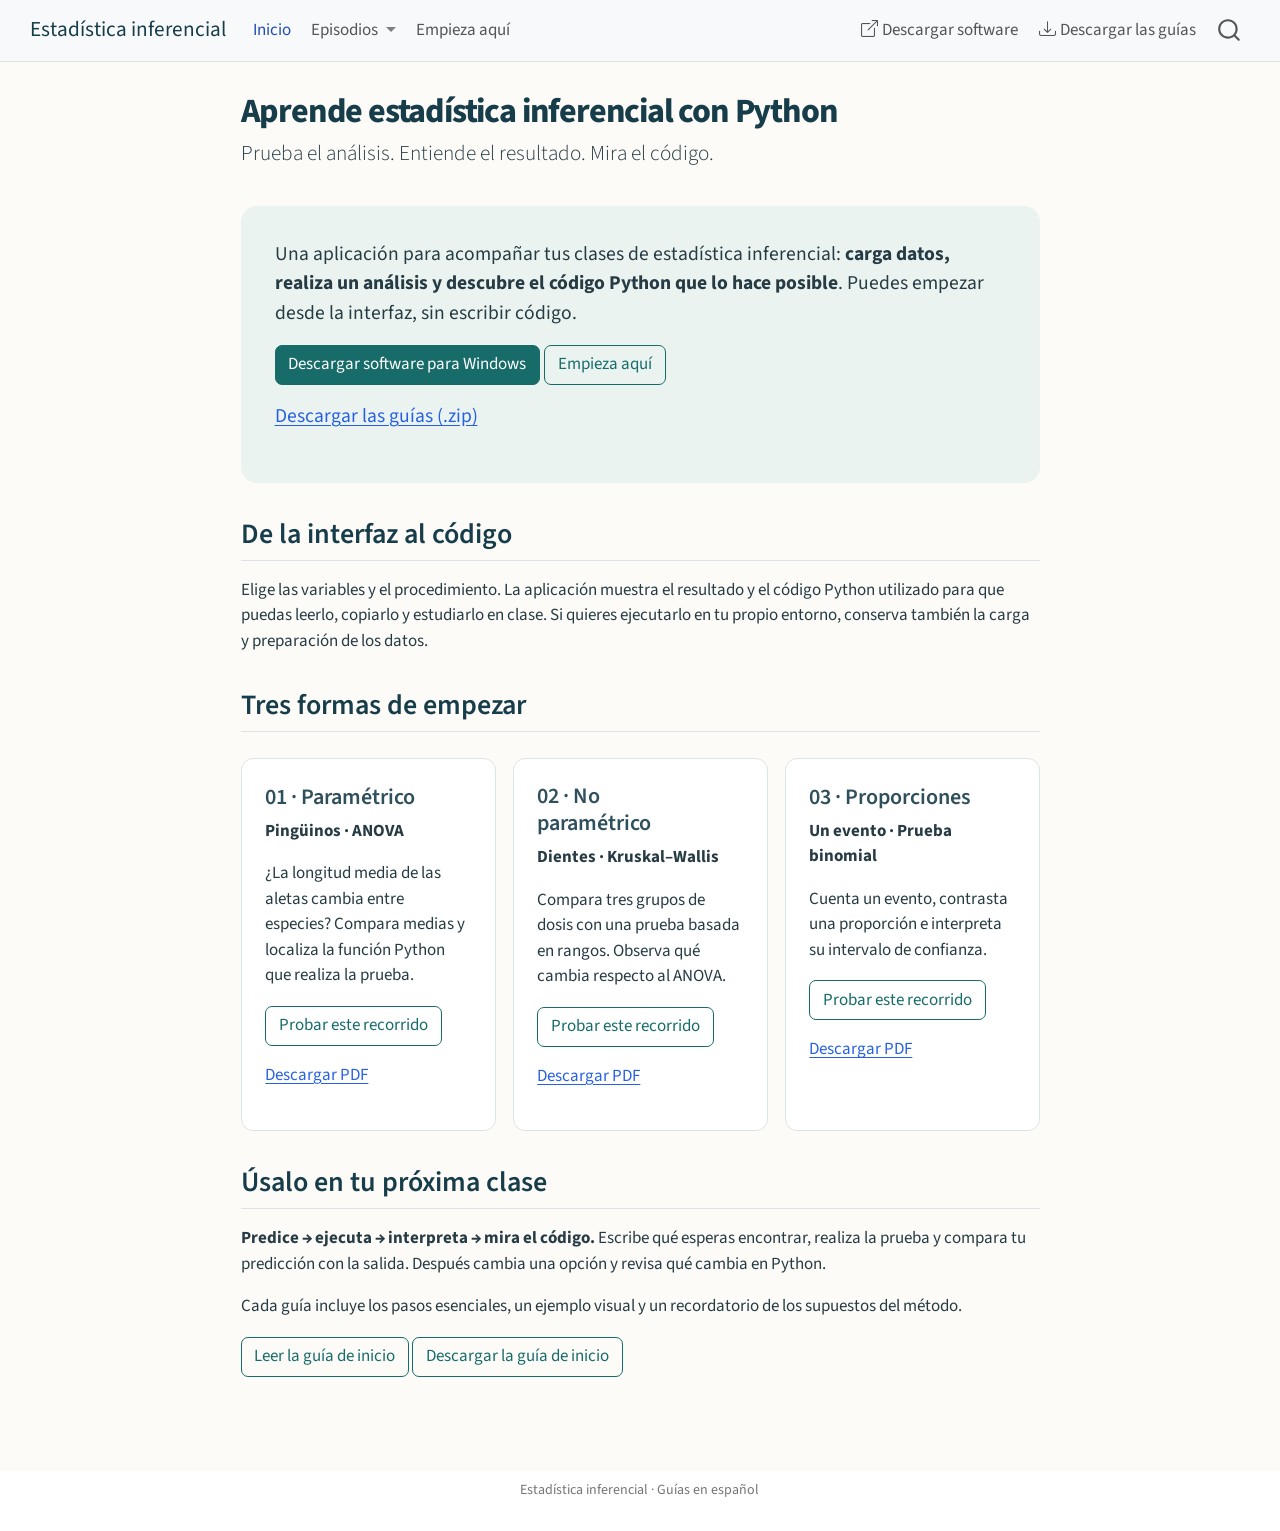
==== index.html @ 0a6509dd "Built site for gh-pages" ====
<!DOCTYPE html>
<html xmlns="http://www.w3.org/1999/xhtml" lang="es" xml:lang="es"><head>

<meta charset="utf-8">
<meta name="generator" content="quarto-1.10.18">

<meta name="viewport" content="width=device-width, initial-scale=1.0, user-scalable=yes">


<title>Aprende estadística inferencial con Python – Estadística inferencial</title>
<style>
/* Default styles provided by pandoc.
** See https://pandoc.org/MANUAL.html#variables-for-html for config info.
*/
span.smallcaps{font-variant: small-caps;}
div.columns{display: flex; gap: 1.5em;}
div.column{flex: auto;}
@media screen {
div.columns{gap: min(4vw, 1.5em);}
div.column{overflow-x: auto;}
}
div.hanging-indent{margin-left: 1.5em; text-indent: -1.5em;}
ul.task-list{list-style: none;}
ul.task-list li input[type="checkbox"] {
  width: 0.8em;
  margin: 0 0.8em 0.2em -1em; /* quarto-specific, see https://github.com/quarto-dev/quarto-cli/issues/4556 */ 
  vertical-align: middle;
}
</style>


<script src="site_libs/quarto-nav/quarto-nav.js"></script>
<script src="site_libs/quarto-nav/headroom.min.js"></script>
<script src="site_libs/clipboard/clipboard.min.js"></script>
<script src="site_libs/quarto-search/autocomplete.umd.js"></script>
<script src="site_libs/quarto-search/fuse.min.js"></script>
<script src="site_libs/quarto-search/quarto-search.js"></script>
<meta name="quarto:offset" content="./">
<script src="site_libs/quarto-html/quarto.js" type="module"></script>
<script src="site_libs/quarto-html/tabsets/tabsets.js" type="module"></script>
<script src="site_libs/quarto-html/popper.min.js"></script>
<script src="site_libs/quarto-html/tippy.umd.min.js"></script>
<script src="site_libs/quarto-html/anchor.min.js"></script>
<link href="site_libs/quarto-html/tippy.css" rel="stylesheet">
<link href="site_libs/quarto-html/quarto-syntax-highlighting-64a204ab8560d761af7679ceaba22944.css" rel="stylesheet" id="quarto-text-highlighting-styles">
<script src="site_libs/bootstrap/bootstrap.min.js"></script>
<link href="site_libs/bootstrap/bootstrap-icons.css" rel="stylesheet">
<link href="site_libs/bootstrap/bootstrap-ea1971949f186b5d7ecce1fd3cf000e4.min.css" rel="stylesheet" append-hash="true" id="quarto-bootstrap" data-mode="light">
<script id="quarto-search-options" type="application/json">{
  "location": "navbar",
  "copy-button": false,
  "collapse-after": 3,
  "panel-placement": "end",
  "type": "overlay",
  "limit": 50,
  "keyboard-shortcut": [
    "f",
    "/",
    "s"
  ],
  "show-item-context": false,
  "language": {
    "search-no-results-text": "No se han encontrado resultados",
    "search-matching-documents-text": "documentos encontrados",
    "search-copy-link-title": "Copiar el enlace en la búsqueda",
    "search-hide-matches-text": "Ocultar resultados adicionales",
    "search-more-match-text": "resultado adicional en este documento",
    "search-more-matches-text": "resultados adicionales en este documento",
    "search-clear-button-title": "Borrar",
    "search-text-placeholder": "",
    "search-detached-cancel-button-title": "Cancelar",
    "search-submit-button-title": "Enviar",
    "search-label": "Buscar"
  }
}</script>


<link rel="stylesheet" href="styles.css">
</head>

<body class="nav-fixed fullcontent quarto-light">

<div id="quarto-search-results"></div>
  <header id="quarto-header" class="headroom fixed-top">
    <nav class="navbar navbar-expand-lg " data-bs-theme="dark">
      <div class="navbar-container container-fluid">
      <div class="navbar-brand-container mx-auto">
    <a class="navbar-brand" href="./index.html">
    <span class="navbar-title">Estadística inferencial</span>
    </a>
  </div>
            <div id="quarto-search" class="" title="Buscar"></div>
          <button class="navbar-toggler" type="button" data-bs-toggle="collapse" data-bs-target="#navbarCollapse" aria-controls="navbarCollapse" role="menu" aria-expanded="false" aria-label="Navegación de palanca" onclick="if (window.quartoToggleHeadroom) { window.quartoToggleHeadroom(); }">
  <span class="navbar-toggler-icon"></span>
</button>
          <div class="collapse navbar-collapse" id="navbarCollapse">
            <ul class="navbar-nav navbar-nav-scroll me-auto">
  <li class="nav-item">
    <a class="nav-link active" href="./index.html" aria-current="page"> 
<span class="menu-text">Inicio</span></a>
  </li>  
  <li class="nav-item dropdown ">
    <a class="nav-link dropdown-toggle" href="#" id="nav-menu-episodios" role="link" data-bs-toggle="dropdown" aria-expanded="false">
 <span class="menu-text">Episodios</span>
    </a>
    <ul class="dropdown-menu" aria-labelledby="nav-menu-episodios">    
        <li>
    <a class="dropdown-item" href="./01_Pinguinos.html">
 <span class="dropdown-text">01 · Pingüinos</span></a>
  </li>  
        <li>
    <a class="dropdown-item" href="./02_Dientes.html">
 <span class="dropdown-text">02 · Dientes</span></a>
  </li>  
        <li>
    <a class="dropdown-item" href="./03_Proporciones.html">
 <span class="dropdown-text">03 · Proporciones</span></a>
  </li>  
    </ul>
  </li>
  <li class="nav-item">
    <a class="nav-link" href="./Guia_inicial.html"> 
<span class="menu-text">Empieza aquí</span></a>
  </li>  
</ul>
            <ul class="navbar-nav navbar-nav-scroll ms-auto">
  <li class="nav-item">
    <a class="nav-link" href="https://github.com/danielTeniente/python-statistical-inference/releases"> <i class="bi bi-box-arrow-up-right" role="img">
</i> 
<span class="menu-text">Descargar software</span></a>
  </li>  
  <li class="nav-item">
    <a class="nav-link" href="./descargas/Guias_estadistica.zip"> <i class="bi bi-download" role="img">
</i> 
<span class="menu-text">Descargar las guías</span></a>
  </li>  
</ul>
          </div> <!-- /navcollapse -->
            <div class="quarto-navbar-tools">
</div>
      </div> <!-- /container-fluid -->
    </nav>
</header>
<!-- content -->
<div id="quarto-content" class="quarto-container page-columns page-rows-contents page-layout-article page-navbar">
<!-- sidebar -->
<!-- margin-sidebar -->
    
<!-- main -->
<main class="content" id="quarto-document-content">

<header id="title-block-header" class="quarto-title-block default">
<div class="quarto-title">
<h1 class="title">Aprende estadística inferencial con Python</h1>
<p class="subtitle lead">Prueba el análisis. Entiende el resultado. Mira el código.</p>
</div>



<div class="quarto-title-meta">

    
  
    
  </div>
  


</header>


<div class="hero">
<p>Una aplicación para acompañar tus clases de estadística inferencial: <strong>carga datos, realiza un análisis y descubre el código Python que lo hace posible</strong>. Puedes empezar desde la interfaz, sin escribir código.</p>
<p><a href="https://github.com/danielTeniente/python-statistical-inference/releases" class="btn btn-primary">Descargar software para Windows</a> <a href="./Guia_inicial.html" class="btn btn-outline-primary">Empieza aquí</a></p>
<p><a href="descargas/Guias_estadistica.zip" download="Guias_estadistica.zip">Descargar las guías (.zip)</a></p>
</div>
<section id="de-la-interfaz-al-código" class="level2">
<h2 class="anchored" data-anchor-id="de-la-interfaz-al-código">De la interfaz al código</h2>
<p>Elige las variables y el procedimiento. La aplicación muestra el resultado y el código Python utilizado para que puedas leerlo, copiarlo y estudiarlo en clase. Si quieres ejecutarlo en tu propio entorno, conserva también la carga y preparación de los datos.</p>
</section>
<section id="tres-formas-de-empezar" class="level2">
<h2 class="anchored" data-anchor-id="tres-formas-de-empezar">Tres formas de empezar</h2>
<div class="guide-grid">
<section id="paramétrico" class="level3 guide-card">
<h3 class="anchored" data-anchor-id="paramétrico">01 · Paramétrico</h3>
<p><strong>Pingüinos · ANOVA</strong></p>
<p>¿La longitud media de las aletas cambia entre especies? Compara medias y localiza la función Python que realiza la prueba.</p>
<p><a href="./01_Pinguinos.html" class="btn btn-outline-primary">Probar este recorrido</a></p>
<p><a href="descargas/01_Pinguinos.pdf" download="01_Pinguinos.pdf">Descargar PDF</a></p>
</section>
<section id="no-paramétrico" class="level3 guide-card">
<h3 class="anchored" data-anchor-id="no-paramétrico">02 · No paramétrico</h3>
<p><strong>Dientes · Kruskal–Wallis</strong></p>
<p>Compara tres grupos de dosis con una prueba basada en rangos. Observa qué cambia respecto al ANOVA.</p>
<p><a href="./02_Dientes.html" class="btn btn-outline-primary">Probar este recorrido</a></p>
<p><a href="descargas/02_Dientes.pdf" download="02_Dientes.pdf">Descargar PDF</a></p>
</section>
<section id="proporciones" class="level3 guide-card">
<h3 class="anchored" data-anchor-id="proporciones">03 · Proporciones</h3>
<p><strong>Un evento · Prueba binomial</strong></p>
<p>Cuenta un evento, contrasta una proporción e interpreta su intervalo de confianza.</p>
<p><a href="./03_Proporciones.html" class="btn btn-outline-primary">Probar este recorrido</a></p>
<p><a href="descargas/03_Proporciones.pdf" download="03_Proporciones.pdf">Descargar PDF</a></p>
</section>
</div>
</section>
<section id="úsalo-en-tu-próxima-clase" class="level2">
<h2 class="anchored" data-anchor-id="úsalo-en-tu-próxima-clase">Úsalo en tu próxima clase</h2>
<p><strong>Predice → ejecuta → interpreta → mira el código.</strong> Escribe qué esperas encontrar, realiza la prueba y compara tu predicción con la salida. Después cambia una opción y revisa qué cambia en Python.</p>
<p>Cada guía incluye los pasos esenciales, un ejemplo visual y un recordatorio de los supuestos del método.</p>
<p><a href="./Guia_inicial.html" class="btn btn-outline-primary">Leer la guía de inicio</a> <a href="descargas/Guia_inicial.pdf" class="btn btn-outline-primary" download="Guia_inicial.pdf">Descargar la guía de inicio</a></p>


</section>

</main> <!-- /main -->
<script id="quarto-html-after-body" type="application/javascript">
  window.document.addEventListener("DOMContentLoaded", function (event) {
    const icon = "";
    const anchorJS = new window.AnchorJS();
    anchorJS.options = {
      placement: 'right',
      icon: icon
    };
    anchorJS.add('.anchored');
    const isCodeAnnotation = (el) => {
      for (const clz of el.classList) {
        if (clz.startsWith('code-annotation-')) {                     
          return true;
        }
      }
      return false;
    }
    const onCopySuccess = function(e) {
      // button target
      const button = e.trigger;
      // don't keep focus
      button.blur();
      // flash "checked"
      button.classList.add('code-copy-button-checked');
      var currentTitle = button.getAttribute("title");
      button.setAttribute("title", "Copiado");
      let tooltip;
      if (window.bootstrap) {
        button.setAttribute("data-bs-toggle", "tooltip");
        button.setAttribute("data-bs-placement", "left");
        button.setAttribute("data-bs-title", "Copiado");
        tooltip = new bootstrap.Tooltip(button, 
          { trigger: "manual", 
            customClass: "code-copy-button-tooltip",
            offset: [0, -8]});
        tooltip.show();    
      }
      setTimeout(function() {
        if (tooltip) {
          tooltip.hide();
          button.removeAttribute("data-bs-title");
          button.removeAttribute("data-bs-toggle");
          button.removeAttribute("data-bs-placement");
        }
        button.setAttribute("title", currentTitle);
        button.classList.remove('code-copy-button-checked');
      }, 1000);
      // clear code selection
      e.clearSelection();
    }
    const getTextToCopy = function(trigger) {
      const outerScaffold = trigger.parentElement.cloneNode(true);
      const codeEl = outerScaffold.querySelector('code');
      for (const childEl of codeEl.children) {
        if (isCodeAnnotation(childEl)) {
          childEl.remove();
        }
      }
      return codeEl.innerText;
    }
    const clipboard = new window.ClipboardJS('.code-copy-button:not([data-in-quarto-modal])', {
      text: getTextToCopy
    });
    clipboard.on('success', onCopySuccess);
    if (window.document.getElementById('quarto-embedded-source-code-modal')) {
      const clipboardModal = new window.ClipboardJS('.code-copy-button[data-in-quarto-modal]', {
        text: getTextToCopy,
        container: window.document.getElementById('quarto-embedded-source-code-modal')
      });
      clipboardModal.on('success', onCopySuccess);
    }
      var localhostRegex = new RegExp(/^(?:http|https):\/\/localhost\:?[0-9]*\//);
      var mailtoRegex = new RegExp(/^mailto:/);
        var filterRegex = new RegExp('/' + window.location.host + '/');
      var isInternal = (href) => {
          return filterRegex.test(href) || localhostRegex.test(href) || mailtoRegex.test(href);
      }
      // Inspect non-navigation links and adorn them if external
     var links = window.document.querySelectorAll('a[href]:not(.nav-link):not(.navbar-brand):not(.toc-action):not(.sidebar-link):not(.sidebar-item-toggle):not(.pagination-link):not(.no-external):not([aria-hidden]):not(.dropdown-item):not(.quarto-navigation-tool):not(.about-link)');
      for (var i=0; i<links.length; i++) {
        const link = links[i];
        if (!isInternal(link.href)) {
          // undo the damage that might have been done by quarto-nav.js in the case of
          // links that we want to consider external
          if (link.dataset.originalHref !== undefined) {
            link.href = link.dataset.originalHref;
          }
            // target, if specified
            link.setAttribute("target", "_blank");
            if (link.getAttribute("rel") === null) {
              link.setAttribute("rel", "noopener");
            }
        }
      }
    function tippyHover(el, contentFn, onTriggerFn, onUntriggerFn) {
      const config = {
        allowHTML: true,
        maxWidth: 500,
        delay: 100,
        arrow: false,
        appendTo: function(el) {
            return el.parentElement;
        },
        interactive: true,
        interactiveBorder: 10,
        theme: 'quarto',
        placement: 'bottom-start',
      };
      if (contentFn) {
        config.content = contentFn;
      }
      if (onTriggerFn) {
        config.onTrigger = onTriggerFn;
      }
      if (onUntriggerFn) {
        config.onUntrigger = onUntriggerFn;
      }
      window.tippy(el, config); 
    }
    const noterefs = window.document.querySelectorAll('a[role="doc-noteref"]');
    for (var i=0; i<noterefs.length; i++) {
      const ref = noterefs[i];
      tippyHover(ref, function() {
        // use id or data attribute instead here
        let href = ref.getAttribute('data-footnote-href') || ref.getAttribute('href');
        try { href = new URL(href).hash; } catch {}
        const id = href.replace(/^#\/?/, "");
        const note = window.document.getElementById(id);
        if (note) {
          return note.innerHTML;
        } else {
          return "";
        }
      });
    }
    const xrefs = window.document.querySelectorAll('a.quarto-xref');
    const processXRef = (id, note) => {
      // Strip column container classes
      const stripColumnClz = (el) => {
        el.classList.remove("page-full", "page-columns");
        if (el.children) {
          for (const child of el.children) {
            stripColumnClz(child);
          }
        }
      }
      stripColumnClz(note)
      if (id === null || id.startsWith('sec-')) {
        // Special case sections, only their first couple elements
        const container = document.createElement("div");
        if (note.children && note.children.length > 2) {
          container.appendChild(note.children[0].cloneNode(true));
          for (let i = 1; i < note.children.length; i++) {
            const child = note.children[i];
            if (child.tagName === "P" && child.innerText === "") {
              continue;
            } else {
              container.appendChild(child.cloneNode(true));
              break;
            }
          }
          if (window.Quarto?.typesetMath) {
            window.Quarto.typesetMath(container);
          }
          return container.innerHTML
        } else {
          if (window.Quarto?.typesetMath) {
            window.Quarto.typesetMath(note);
          }
          return note.innerHTML;
        }
      } else {
        // Remove any anchor links if they are present
        const anchorLink = note.querySelector('a.anchorjs-link');
        if (anchorLink) {
          anchorLink.remove();
        }
        if (window.Quarto?.typesetMath) {
          window.Quarto.typesetMath(note);
        }
        if (note.classList.contains("callout")) {
          return note.outerHTML;
        } else {
          return note.innerHTML;
        }
      }
    }
    for (var i=0; i<xrefs.length; i++) {
      const xref = xrefs[i];
      tippyHover(xref, undefined, function(instance) {
        instance.disable();
        let url = xref.getAttribute('href');
        let hash = undefined; 
        if (url.startsWith('#')) {
          hash = url;
        } else {
          try { hash = new URL(url).hash; } catch {}
        }
        if (hash) {
          const id = hash.replace(/^#\/?/, "");
          const note = window.document.getElementById(id);
          if (note !== null) {
            try {
              const html = processXRef(id, note.cloneNode(true));
              instance.setContent(html);
            } finally {
              instance.enable();
              instance.show();
            }
          } else {
            // See if we can fetch this
            fetch(url.split('#')[0])
            .then(res => res.text())
            .then(html => {
              const parser = new DOMParser();
              const htmlDoc = parser.parseFromString(html, "text/html");
              const note = htmlDoc.getElementById(id);
              if (note !== null) {
                const html = processXRef(id, note);
                instance.setContent(html);
              } 
            }).finally(() => {
              instance.enable();
              instance.show();
            });
          }
        } else {
          // See if we can fetch a full url (with no hash to target)
          // This is a special case and we should probably do some content thinning / targeting
          fetch(url)
          .then(res => res.text())
          .then(html => {
            const parser = new DOMParser();
            const htmlDoc = parser.parseFromString(html, "text/html");
            const note = htmlDoc.querySelector('main.content');
            if (note !== null) {
              // This should only happen for chapter cross references
              // (since there is no id in the URL)
              // remove the first header
              if (note.children.length > 0 && note.children[0].tagName === "HEADER") {
                note.children[0].remove();
              }
              const html = processXRef(null, note);
              instance.setContent(html);
            } 
          }).finally(() => {
            instance.enable();
            instance.show();
          });
        }
      }, function(instance) {
      });
    }
        let selectedAnnoteEl;
        const selectorForAnnotation = ( cell, annotation) => {
          let cellAttr = 'data-code-cell="' + cell + '"';
          let lineAttr = 'data-code-annotation="' +  annotation + '"';
          const selector = 'span[' + cellAttr + '][' + lineAttr + ']';
          return selector;
        }
        const selectCodeLines = (annoteEl) => {
          const doc = window.document;
          const targetCell = annoteEl.getAttribute("data-target-cell");
          const targetAnnotation = annoteEl.getAttribute("data-target-annotation");
          const annoteSpan = window.document.querySelector(selectorForAnnotation(targetCell, targetAnnotation));
          const lines = annoteSpan.getAttribute("data-code-lines").split(",");
          const lineIds = lines.map((line) => {
            return targetCell + "-" + line;
          })
          let top = null;
          let height = null;
          let parent = null;
          if (lineIds.length > 0) {
              //compute the position of the single el (top and bottom and make a div)
              const el = window.document.getElementById(lineIds[0]);
              top = el.offsetTop;
              height = el.offsetHeight;
              parent = el.parentElement.parentElement;
            if (lineIds.length > 1) {
              const lastEl = window.document.getElementById(lineIds[lineIds.length - 1]);
              const bottom = lastEl.offsetTop + lastEl.offsetHeight;
              height = bottom - top;
            }
            if (top !== null && height !== null && parent !== null) {
              // cook up a div (if necessary) and position it 
              let div = window.document.getElementById("code-annotation-line-highlight");
              if (div === null) {
                div = window.document.createElement("div");
                div.setAttribute("id", "code-annotation-line-highlight");
                div.style.position = 'absolute';
                parent.appendChild(div);
              }
              div.style.top = top - 2 + "px";
              div.style.height = height + 4 + "px";
              div.style.left = 0;
              let gutterDiv = window.document.getElementById("code-annotation-line-highlight-gutter");
              if (gutterDiv === null) {
                gutterDiv = window.document.createElement("div");
                gutterDiv.setAttribute("id", "code-annotation-line-highlight-gutter");
                gutterDiv.style.position = 'absolute';
                const codeCell = window.document.getElementById(targetCell);
                const gutter = codeCell.querySelector('.code-annotation-gutter');
                gutter.appendChild(gutterDiv);
              }
              gutterDiv.style.top = top - 2 + "px";
              gutterDiv.style.height = height + 4 + "px";
            }
            selectedAnnoteEl = annoteEl;
          }
        };
        const unselectCodeLines = () => {
          const elementsIds = ["code-annotation-line-highlight", "code-annotation-line-highlight-gutter"];
          elementsIds.forEach((elId) => {
            const div = window.document.getElementById(elId);
            if (div) {
              div.remove();
            }
          });
          selectedAnnoteEl = undefined;
        };
          // Handle positioning of the toggle
      window.addEventListener(
        "resize",
        throttle(() => {
          elRect = undefined;
          if (selectedAnnoteEl) {
            selectCodeLines(selectedAnnoteEl);
          }
        }, 10)
      );
      function throttle(fn, ms) {
      let throttle = false;
      let timer;
        return (...args) => {
          if(!throttle) { // first call gets through
              fn.apply(this, args);
              throttle = true;
          } else { // all the others get throttled
              if(timer) clearTimeout(timer); // cancel #2
              timer = setTimeout(() => {
                fn.apply(this, args);
                timer = throttle = false;
              }, ms);
          }
        };
      }
        // Attach click handler to the DT
        const annoteDls = window.document.querySelectorAll('dt[data-target-cell]');
        for (const annoteDlNode of annoteDls) {
          annoteDlNode.addEventListener('click', (event) => {
            const clickedEl = event.target;
            if (clickedEl !== selectedAnnoteEl) {
              unselectCodeLines();
              const activeEl = window.document.querySelector('dt[data-target-cell].code-annotation-active');
              if (activeEl) {
                activeEl.classList.remove('code-annotation-active');
              }
              selectCodeLines(clickedEl);
              clickedEl.classList.add('code-annotation-active');
            } else {
              // Unselect the line
              unselectCodeLines();
              clickedEl.classList.remove('code-annotation-active');
            }
          });
        }
    const findCites = (el) => {
      const parentEl = el.parentElement;
      if (parentEl) {
        const cites = parentEl.dataset.cites;
        if (cites) {
          return {
            el,
            cites: cites.split(' ')
          };
        } else {
          return findCites(el.parentElement)
        }
      } else {
        return undefined;
      }
    };
    var bibliorefs = window.document.querySelectorAll('a[role="doc-biblioref"]');
    for (var i=0; i<bibliorefs.length; i++) {
      const ref = bibliorefs[i];
      const citeInfo = findCites(ref);
      if (citeInfo) {
        tippyHover(citeInfo.el, function() {
          var popup = window.document.createElement('div');
          citeInfo.cites.forEach(function(cite) {
            var citeDiv = window.document.createElement('div');
            citeDiv.classList.add('hanging-indent');
            citeDiv.classList.add('csl-entry');
            var biblioDiv = window.document.getElementById('ref-' + cite);
            if (biblioDiv) {
              citeDiv.innerHTML = biblioDiv.innerHTML;
            }
            popup.appendChild(citeDiv);
          });
          return popup.innerHTML;
        });
      }
    }
  });
  </script>
</div> <!-- /content -->
<footer class="footer">
  <div class="nav-footer">
    <div class="nav-footer-left">
      &nbsp;
    </div>   
    <div class="nav-footer-center">
<p>Estadística inferencial · Guías en español</p>
</div>
    <div class="nav-footer-right">
      &nbsp;
    </div>
  </div>
</footer>




</body></html>
---- site_libs/quarto-html/tippy.css ----
.tippy-box[data-animation=fade][data-state=hidden]{opacity:0}[data-tippy-root]{max-width:calc(100vw - 10px)}.tippy-box{position:relative;background-color:#333;color:#fff;border-radius:4px;font-size:14px;line-height:1.4;white-space:normal;outline:0;transition-property:transform,visibility,opacity}.tippy-box[data-placement^=top]>.tippy-arrow{bottom:0}.tippy-box[data-placement^=top]>.tippy-arrow:before{bottom:-7px;left:0;border-width:8px 8px 0;border-top-color:initial;transform-origin:center top}.tippy-box[data-placement^=bottom]>.tippy-arrow{top:0}.tippy-box[data-placement^=bottom]>.tippy-arrow:before{top:-7px;left:0;border-width:0 8px 8px;border-bottom-color:initial;transform-origin:center bottom}.tippy-box[data-placement^=left]>.tippy-arrow{right:0}.tippy-box[data-placement^=left]>.tippy-arrow:before{border-width:8px 0 8px 8px;border-left-color:initial;right:-7px;transform-origin:center left}.tippy-box[data-placement^=right]>.tippy-arrow{left:0}.tippy-box[data-placement^=right]>.tippy-arrow:before{left:-7px;border-width:8px 8px 8px 0;border-right-color:initial;transform-origin:center right}.tippy-box[data-inertia][data-state=visible]{transition-timing-function:cubic-bezier(.54,1.5,.38,1.11)}.tippy-arrow{width:16px;height:16px;color:#333}.tippy-arrow:before{content:"";position:absolute;border-color:transparent;border-style:solid}.tippy-content{position:relative;padding:5px 9px;z-index:1}
---- site_libs/quarto-html/quarto-syntax-highlighting-64a204ab8560d761af7679ceaba22944.css ----
/* quarto syntax highlight colors */
:root {
  --quarto-hl-ot-color: #003B4F;
  --quarto-hl-at-color: #657422;
  --quarto-hl-ss-color: #20794D;
  --quarto-hl-an-color: #5E5E5E;
  --quarto-hl-fu-color: #4758AB;
  --quarto-hl-st-color: #20794D;
  --quarto-hl-cf-color: #003B4F;
  --quarto-hl-op-color: #5E5E5E;
  --quarto-hl-er-color: #AD0000;
  --quarto-hl-bn-color: #AD0000;
  --quarto-hl-al-color: #AD0000;
  --quarto-hl-va-color: #111111;
  --quarto-hl-bu-color: inherit;
  --quarto-hl-ex-color: inherit;
  --quarto-hl-pp-color: #AD0000;
  --quarto-hl-in-color: #5E5E5E;
  --quarto-hl-vs-color: #20794D;
  --quarto-hl-wa-color: #5E5E5E;
  --quarto-hl-do-color: #5E5E5E;
  --quarto-hl-im-color: #00769E;
  --quarto-hl-ch-color: #20794D;
  --quarto-hl-dt-color: #AD0000;
  --quarto-hl-fl-color: #AD0000;
  --quarto-hl-co-color: #5E5E5E;
  --quarto-hl-cv-color: #5E5E5E;
  --quarto-hl-cn-color: #8f5902;
  --quarto-hl-sc-color: #5E5E5E;
  --quarto-hl-dv-color: #AD0000;
  --quarto-hl-kw-color: #003B4F;
}

/* other quarto variables */
:root {
  --quarto-font-monospace: SFMono-Regular, Menlo, Monaco, Consolas, "Liberation Mono", "Courier New", monospace;
}

/* syntax highlight based on Pandoc's rules */
pre > code.sourceCode > span {
  color: #003B4F;
}

code.sourceCode > span {
  color: #003B4F;
}

div.sourceCode,
div.sourceCode pre.sourceCode {
  color: #003B4F;
}

/* Normal */
code span {
  color: #003B4F;
}

/* Alert */
code span.al {
  color: #AD0000;
  font-style: inherit;
}

/* Annotation */
code span.an {
  color: #5E5E5E;
  font-style: inherit;
}

/* Attribute */
code span.at {
  color: #657422;
  font-style: inherit;
}

/* BaseN */
code span.bn {
  color: #AD0000;
  font-style: inherit;
}

/* BuiltIn */
code span.bu {
  font-style: inherit;
}

/* ControlFlow */
code span.cf {
  color: #003B4F;
  font-weight: bold;
  font-style: inherit;
}

/* Char */
code span.ch {
  color: #20794D;
  font-style: inherit;
}

/* Constant */
code span.cn {
  color: #8f5902;
  font-style: inherit;
}

/* Comment */
code span.co {
  color: #5E5E5E;
  font-style: inherit;
}

/* CommentVar */
code span.cv {
  color: #5E5E5E;
  font-style: italic;
}

/* Documentation */
code span.do {
  color: #5E5E5E;
  font-style: italic;
}

/* DataType */
code span.dt {
  color: #AD0000;
  font-style: inherit;
}

/* DecVal */
code span.dv {
  color: #AD0000;
  font-style: inherit;
}

/* Error */
code span.er {
  color: #AD0000;
  font-style: inherit;
}

/* Extension */
code span.ex {
  font-style: inherit;
}

/* Float */
code span.fl {
  color: #AD0000;
  font-style: inherit;
}

/* Function */
code span.fu {
  color: #4758AB;
  font-style: inherit;
}

/* Import */
code span.im {
  color: #00769E;
  font-style: inherit;
}

/* Information */
code span.in {
  color: #5E5E5E;
  font-style: inherit;
}

/* Keyword */
code span.kw {
  color: #003B4F;
  font-weight: bold;
  font-style: inherit;
}

/* Operator */
code span.op {
  color: #5E5E5E;
  font-style: inherit;
}

/* Other */
code span.ot {
  color: #003B4F;
  font-style: inherit;
}

/* Preprocessor */
code span.pp {
  color: #AD0000;
  font-style: inherit;
}

/* SpecialChar */
code span.sc {
  color: #5E5E5E;
  font-style: inherit;
}

/* SpecialString */
code span.ss {
  color: #20794D;
  font-style: inherit;
}

/* String */
code span.st {
  color: #20794D;
  font-style: inherit;
}

/* Variable */
code span.va {
  color: #111111;
  font-style: inherit;
}

/* VerbatimString */
code span.vs {
  color: #20794D;
  font-style: inherit;
}

/* Warning */
code span.wa {
  color: #5E5E5E;
  font-style: italic;
}

.prevent-inlining {
  content: "</";
}

/*# sourceMappingURL=9d8d5bb603a83b8298b89080a598c93b.css.map */
---- styles.css ----
:root { --guide-ink: #183d4a; --guide-accent: #176c69; }
body { color: #263b43; background: #fcfbf8; }
h1, h2, h3, .navbar-brand { color: var(--guide-ink); }
h1 { font-weight: 750; letter-spacing: -.035em; }
.navbar { border-bottom: 1px solid #dce5e2; }
.hero { background: #eaf3ef; border-radius: 16px; padding: 2rem; margin: 1.5rem 0 2rem; font-size: 1.15rem; }
.guide-grid { display: grid; grid-template-columns: repeat(3, minmax(0, 1fr)); gap: 1rem; margin: 1.5rem 0 2rem; }
.guide-card { background: white; border: 1px solid #dce5e2; border-radius: 12px; padding: 1.4rem; }
.guide-card h3 { margin-top: 0; font-size: 1.3rem; }
.btn { border-radius: 7px; white-space: normal; }
.btn-primary { background: var(--guide-accent); border-color: var(--guide-accent); }
.btn-outline-primary { color: var(--guide-accent); border-color: var(--guide-accent); }
.btn-outline-primary:hover { background: var(--guide-accent); border-color: var(--guide-accent); color: white; }
a:focus-visible { outline: 3px solid #b35b1c; outline-offset: 4px; }
.download-bar { margin: 1rem 0 2rem; }
@media (max-width: 800px) { .guide-grid { grid-template-columns: 1fr; } .hero { padding: 1.3rem; } }
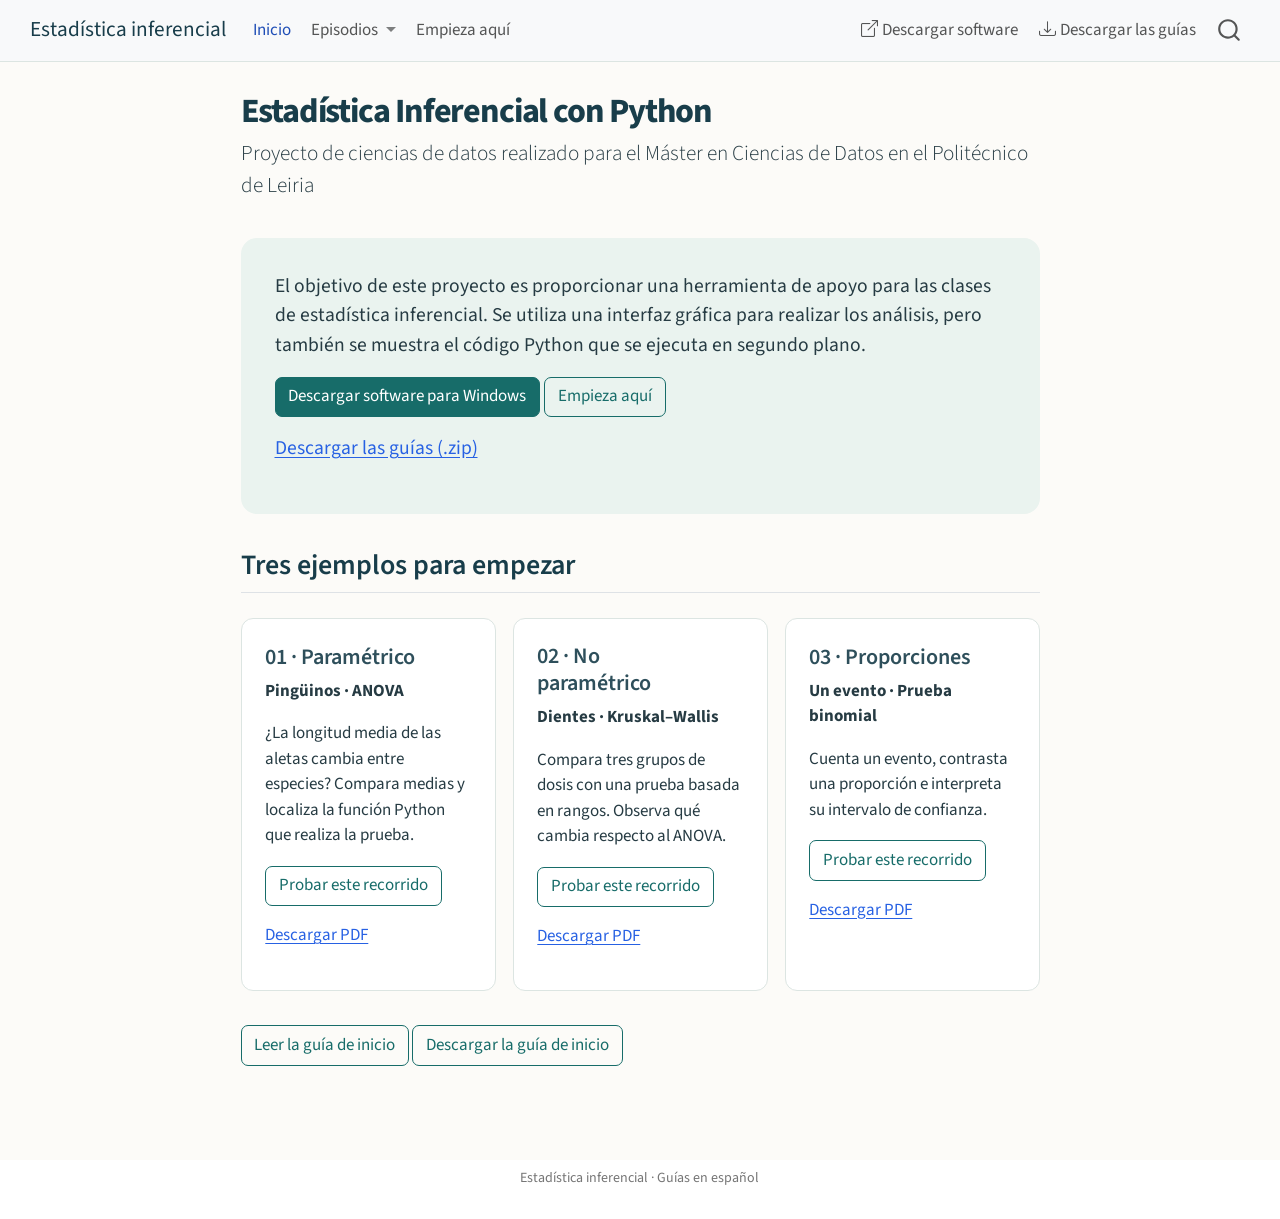
==== commit 306ed4d6: "Built site for gh-pages" ====
--- a/index.html
+++ b/index.html
@@ -7,7 +7,7 @@
 <meta name="viewport" content="width=device-width, initial-scale=1.0, user-scalable=yes">
 
 
-<title>Aprende estadística inferencial con Python – Estadística inferencial</title>
+<title>Estadística Inferencial con Python – Estadística inferencial</title>
 <style>
 /* Default styles provided by pandoc.
 ** See https://pandoc.org/MANUAL.html#variables-for-html for config info.
@@ -151,8 +151,8 @@
 
 <header id="title-block-header" class="quarto-title-block default">
 <div class="quarto-title">
-<h1 class="title">Aprende estadística inferencial con Python</h1>
-<p class="subtitle lead">Prueba el análisis. Entiende el resultado. Mira el código.</p>
+<h1 class="title">Estadística Inferencial con Python</h1>
+<p class="subtitle lead">Proyecto de ciencias de datos realizado para el Máster en Ciencias de Datos en el Politécnico de Leiria</p>
 </div>
 
 
@@ -170,16 +170,12 @@
 
 
 <div class="hero">
-<p>Una aplicación para acompañar tus clases de estadística inferencial: <strong>carga datos, realiza un análisis y descubre el código Python que lo hace posible</strong>. Puedes empezar desde la interfaz, sin escribir código.</p>
+<p>El objetivo de este proyecto es proporcionar una herramienta de apoyo para las clases de estadística inferencial. Se utiliza una interfaz gráfica para realizar los análisis, pero también se muestra el código Python que se ejecuta en segundo plano.</p>
 <p><a href="https://github.com/danielTeniente/python-statistical-inference/releases" class="btn btn-primary">Descargar software para Windows</a> <a href="./Guia_inicial.html" class="btn btn-outline-primary">Empieza aquí</a></p>
 <p><a href="descargas/Guias_estadistica.zip" download="Guias_estadistica.zip">Descargar las guías (.zip)</a></p>
 </div>
-<section id="de-la-interfaz-al-código" class="level2">
-<h2 class="anchored" data-anchor-id="de-la-interfaz-al-código">De la interfaz al código</h2>
-<p>Elige las variables y el procedimiento. La aplicación muestra el resultado y el código Python utilizado para que puedas leerlo, copiarlo y estudiarlo en clase. Si quieres ejecutarlo en tu propio entorno, conserva también la carga y preparación de los datos.</p>
-</section>
-<section id="tres-formas-de-empezar" class="level2">
-<h2 class="anchored" data-anchor-id="tres-formas-de-empezar">Tres formas de empezar</h2>
+<section id="tres-ejemplos-para-empezar" class="level2">
+<h2 class="anchored" data-anchor-id="tres-ejemplos-para-empezar">Tres ejemplos para empezar</h2>
 <div class="guide-grid">
 <section id="paramétrico" class="level3 guide-card">
 <h3 class="anchored" data-anchor-id="paramétrico">01 · Paramétrico</h3>
@@ -203,11 +199,6 @@
 <p><a href="descargas/03_Proporciones.pdf" download="03_Proporciones.pdf">Descargar PDF</a></p>
 </section>
 </div>
-</section>
-<section id="úsalo-en-tu-próxima-clase" class="level2">
-<h2 class="anchored" data-anchor-id="úsalo-en-tu-próxima-clase">Úsalo en tu próxima clase</h2>
-<p><strong>Predice → ejecuta → interpreta → mira el código.</strong> Escribe qué esperas encontrar, realiza la prueba y compara tu predicción con la salida. Después cambia una opción y revisa qué cambia en Python.</p>
-<p>Cada guía incluye los pasos esenciales, un ejemplo visual y un recordatorio de los supuestos del método.</p>
 <p><a href="./Guia_inicial.html" class="btn btn-outline-primary">Leer la guía de inicio</a> <a href="descargas/Guia_inicial.pdf" class="btn btn-outline-primary" download="Guia_inicial.pdf">Descargar la guía de inicio</a></p>
 
 
